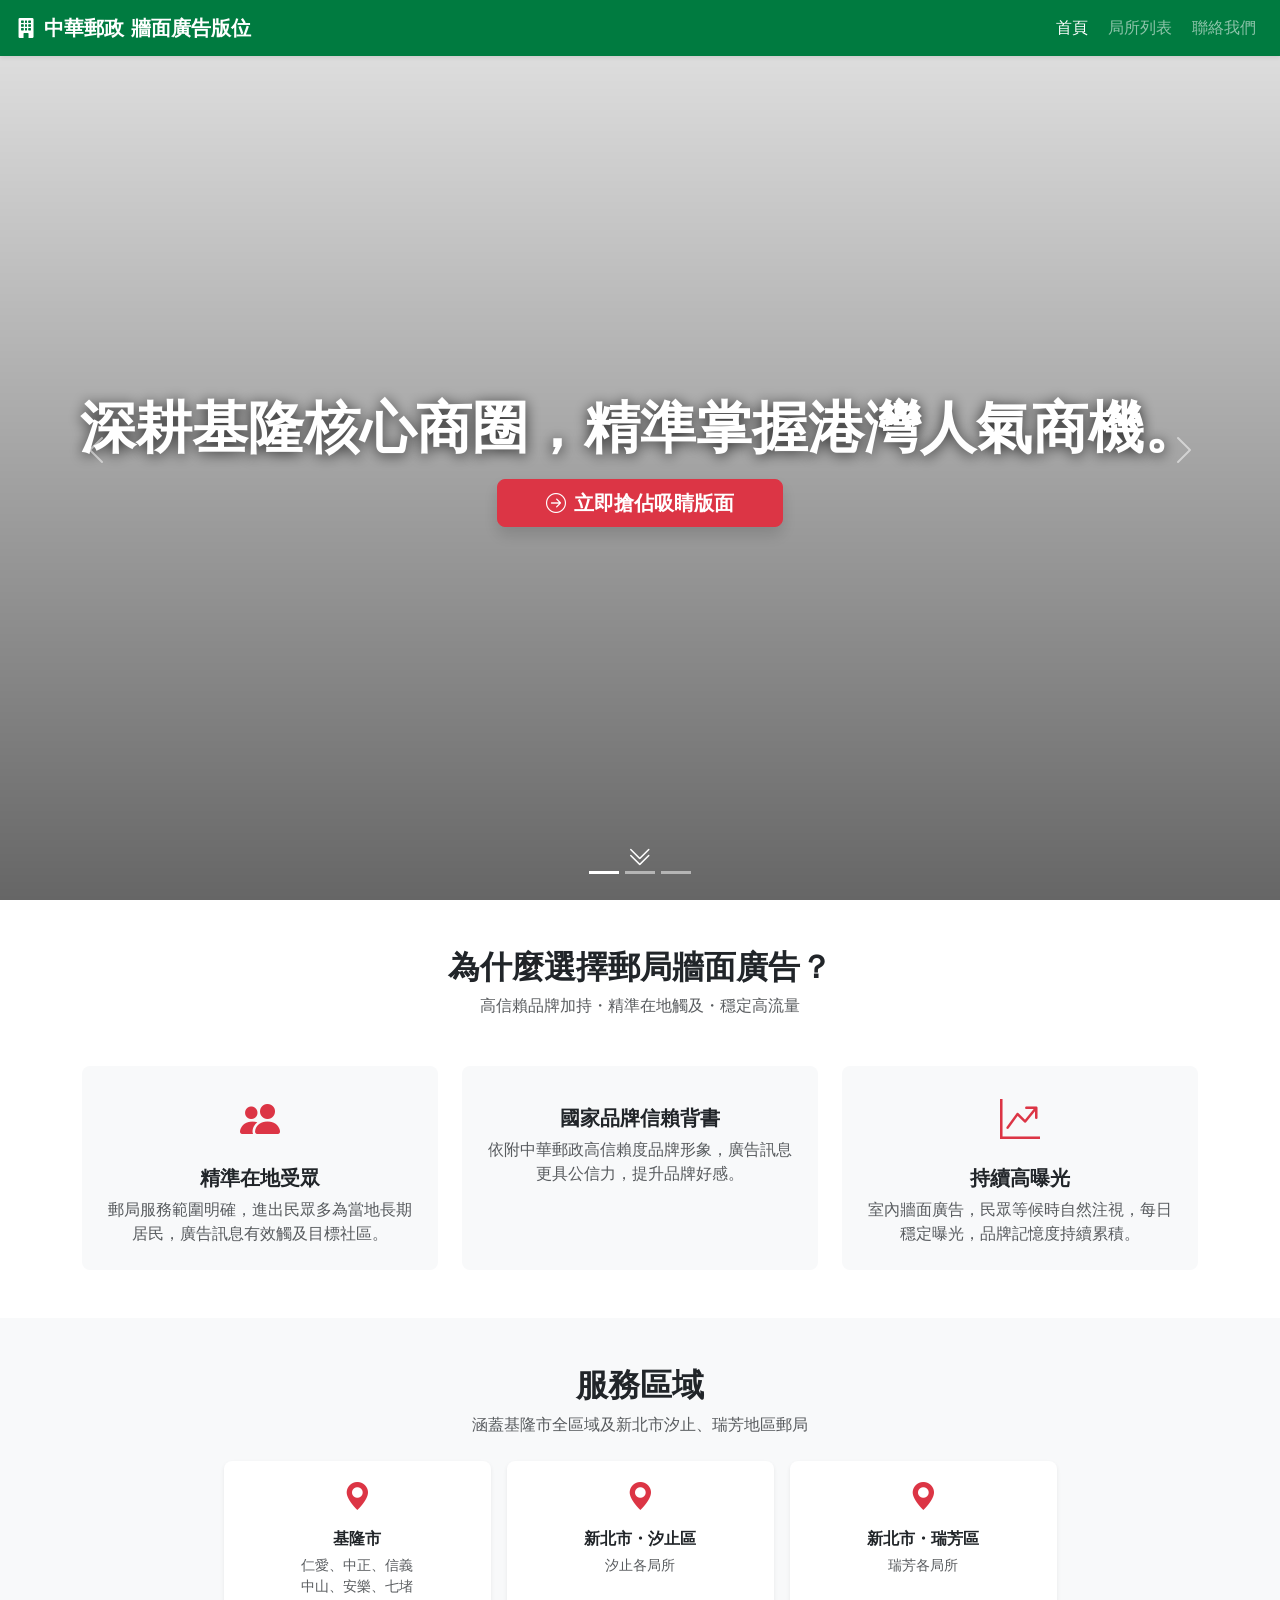
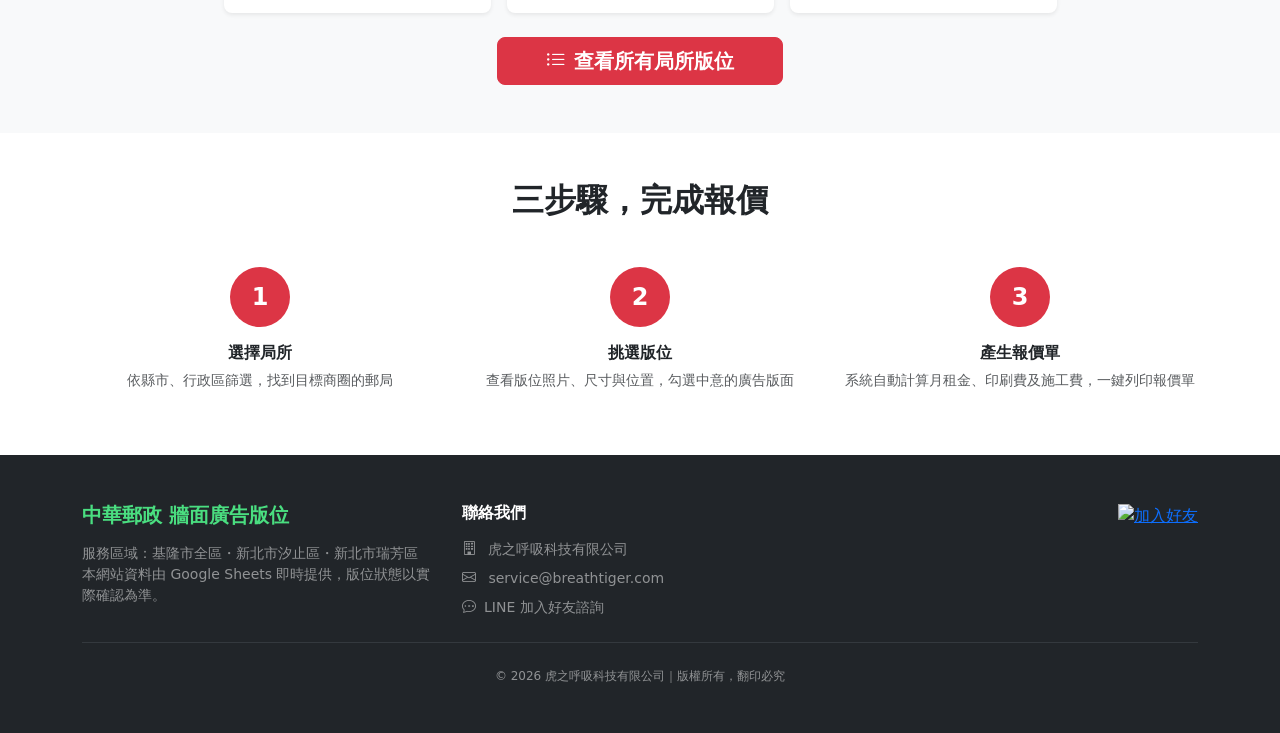
==== index.html @ 62548439 "Initial commit" ====
<!DOCTYPE html>
<html lang="zh-TW">
<head>
  <meta charset="UTF-8">
  <meta name="viewport" content="width=device-width, initial-scale=1">

  <!-- ── 基本 SEO ── -->
  <title>郵局牆面廣告版位｜基隆、汐止、瑞芳｜中華郵政廣告刊登</title>
  <meta name="description"
    content="中華郵政基隆、新北汐止、瑞芳地區郵局牆面廣告版位出租。精準觸及在地消費者，高曝光、高信賴度廣告媒體。線上選位、即時報價，讓品牌訊息直達每一位到郵局的民眾。">
  <meta name="keywords"
    content="郵局廣告,牆面廣告,基隆廣告版位,汐止廣告,瑞芳廣告,中華郵政廣告,室內廣告,在地廣告,廣告刊登,版位出租">
  <meta name="robots" content="index, follow">
  <link rel="canonical" href="https://postwallad.com/">

  <!-- ── Open Graph（Facebook / LINE 分享）── -->
  <meta property="og:type"        content="website">
  <meta property="og:url"         content="https://postwallad.com/">
  <meta property="og:title"       content="郵局牆面廣告版位｜基隆・汐止・瑞芳">
  <meta property="og:description" content="精準觸及在地消費者的高信賴廣告媒體。中華郵政郵局室內牆面廣告版位線上選位與報價。">
  <meta property="og:image"       content="https://postwallad.com/og-cover.jpg">
  <meta property="og:locale"      content="zh_TW">
  <meta property="og:site_name"   content="郵局牆面廣告版位">

  <!-- ── Twitter Card ── -->
  <meta name="twitter:card"        content="summary_large_image">
  <meta name="twitter:title"       content="郵局牆面廣告版位｜基隆・汐止・瑞芳">
  <meta name="twitter:description" content="中華郵政郵局室內牆面廣告版位線上選位與即時報價。">
  <meta name="twitter:image"       content="https://postwallad.com/og-cover.jpg">

  <!-- ── JSON-LD 結構化資料（AISEO / GEO 核心）── -->
  <script type="application/ld+json">
  {
    "@context": "https://schema.org",
    "@graph": [
      {
        "@type": "Organization",
        "@id": "https://postwallad.com/#org",
        "name": "中華郵政牆面廣告版位",
        "url": "https://postwallad.com/",
        "logo": "https://postwallad.com/og-cover.jpg",
        "description": "提供基隆市及新北市汐止區、瑞芳區等中華郵政局所室內牆面廣告版位出租，協助品牌精準觸及在地消費者。",
        "areaServed": [
          { "@type": "City", "name": "基隆市" },
          { "@type": "AdministrativeArea", "name": "新北市汐止區" },
          { "@type": "AdministrativeArea", "name": "新北市瑞芳區" }
        ],
        "contactPoint": {
          "@type": "ContactPoint",
          "contactType": "sales",
          "areaServed": "TW",
          "availableLanguage": "zh-TW"
        }
      },
      {
        "@type": "Service",
        "@id": "https://postwallad.com/#service",
        "provider": { "@id": "https://postwallad.com/#org" },
        "name": "郵局室內牆面廣告版位出租",
        "description": "在中華郵政局所室內牆面刊登廣告，鎖定每日進出郵局的在地民眾，提供高曝光、高信賴的廣告媒體服務。",
        "serviceType": "廣告版位出租",
        "areaServed": ["基隆市", "新北市汐止區", "新北市瑞芳區"]
      },
      {
        "@type": "WebPage",
        "@id": "https://postwallad.com/#webpage",
        "url": "https://postwallad.com/",
        "name": "郵局牆面廣告版位｜首頁",
        "isPartOf": { "@id": "https://postwallad.com/#org" },
        "description": "中華郵政基隆、汐止、瑞芳地區郵局牆面廣告版位首頁，提供線上選位與即時報價。",
        "inLanguage": "zh-TW"
      },
      {
        "@type": "FAQPage",
        "mainEntity": [
          {
            "@type": "Question",
            "name": "郵局牆面廣告適合哪些產業刊登？",
            "acceptedAnswer": {
              "@type": "Answer",
              "text": "適合金融、保險、房仲、零售、餐飲、醫療診所、社區服務等需要觸及在地消費者的產業。每日進出郵局的民眾多為當地居民，廣告效益精準。"
            }
          },
          {
            "@type": "Question",
            "name": "如何取得郵局廣告版位報價？",
            "acceptedAnswer": {
              "@type": "Answer",
              "text": "進入局所列表頁，選擇目標郵局，點入版位頁面後勾選版位，系統將自動產生含月租金、印刷費及施工費的完整報價單。"
            }
          },
          {
            "@type": "Question",
            "name": "刊登費用如何計算？",
            "acceptedAnswer": {
              "@type": "Answer",
              "text": "費用由版位月租金 × 刊登月數，加計一次性的印刷輸出費及施工安裝費組成。各版位價格依尺寸與位置不同，請至報價頁面查詢。"
            }
          }
        ]
      }
    ]
  }
  </script>

  <!-- ── 樣式 ── -->
  <link href="https://cdn.jsdelivr.net/npm/bootstrap@5.3.3/dist/css/bootstrap.min.css" rel="stylesheet">
  <link href="https://cdn.jsdelivr.net/npm/bootstrap-icons@1.11.3/font/bootstrap-icons.min.css" rel="stylesheet">
  <link href="style.css" rel="stylesheet">
</head>

<body>

  <!-- ════════════════════════════════
       導覽列
       ════════════════════════════════ -->
  <nav class="navbar navbar-expand-lg navbar-dark fixed-top shadow-sm" id="mainNav"
       style="background-color:#007B40" role="navigation" aria-label="主選單">
    <div class="container-fluid px-3">
      <a class="navbar-brand fw-bold d-flex align-items-center gap-2" href="index.html">
        <i class="bi bi-building-fill" aria-hidden="true"></i>
        <span>中華郵政 牆面廣告版位</span>
      </a>
      <button class="navbar-toggler border-0" type="button"
        data-bs-toggle="collapse" data-bs-target="#navMenu"
        aria-controls="navMenu" aria-expanded="false" aria-label="展開選單">
        <span class="navbar-toggler-icon"></span>
      </button>
      <div class="collapse navbar-collapse" id="navMenu">
        <ul class="navbar-nav ms-auto gap-lg-1">
          <li class="nav-item">
            <a class="nav-link active" href="index.html">首頁</a>
          </li>
          <li class="nav-item">
            <a class="nav-link" href="locations.html">局所列表</a>
          </li>
          <li class="nav-item">
            <a class="nav-link" href="locations.html#contact">聯絡我們</a>
          </li>
        </ul>
      </div>
    </div>
  </nav>

  <!-- ════════════════════════════════
       輪播圖（Hero Carousel）
       ════════════════════════════════ -->
  <section aria-label="廣告版位宣傳輪播" id="heroSection">

    <!-- 載入中佔位 -->
    <div id="carouselLoading" class="carousel-loading d-flex align-items-center justify-content-center bg-dark"
         style="height:100svh">
      <div class="text-center text-white-50">
        <div class="spinner-border mb-3" role="status">
          <span class="visually-hidden">載入中</span>
        </div>
        <p class="small mb-0">載入輪播圖中…</p>
      </div>
    </div>

    <!-- 輪播本體（由 JS 動態建立）-->
    <div id="heroCarousel" class="carousel slide carousel-fade d-none"
         style="height:100svh">
      <div class="carousel-indicators" id="carouselIndicators"></div>
      <div class="carousel-inner h-100" id="carouselInner"></div>

      <!-- 控制箭頭 -->
      <button class="carousel-control-prev" type="button" data-bs-target="#heroCarousel" data-bs-slide="prev">
        <span class="carousel-control-prev-icon" aria-hidden="true"></span>
        <span class="visually-hidden">上一張</span>
      </button>
      <button class="carousel-control-next" type="button" data-bs-target="#heroCarousel" data-bs-slide="next">
        <span class="carousel-control-next-icon" aria-hidden="true"></span>
        <span class="visually-hidden">下一張</span>
      </button>
    </div>

    <!-- 向下捲動提示 -->
    <div class="scroll-hint position-absolute bottom-0 start-50 translate-middle-x pb-4 text-white" aria-hidden="true">
      <i class="bi bi-chevron-double-down fs-4 scroll-bounce"></i>
    </div>

  </section>

  <!-- ════════════════════════════════
       特色介紹區（SEO 內容區）
       ════════════════════════════════ -->
  <section class="py-5 bg-white" aria-labelledby="featuresHeading">
    <div class="container">
      <div class="text-center mb-5">
        <h2 id="featuresHeading" class="fw-bold">為什麼選擇郵局牆面廣告？</h2>
        <p class="text-muted">高信賴品牌加持・精準在地觸及・穩定高流量</p>
      </div>
      <div class="row g-4 text-center">
        <div class="col-md-4">
          <div class="p-4 rounded-3 bg-light h-100">
            <i class="bi bi-people-fill text-danger fs-1 mb-3 d-block" aria-hidden="true"></i>
            <h3 class="h5 fw-bold">精準在地受眾</h3>
            <p class="text-muted mb-0">郵局服務範圍明確，進出民眾多為當地長期居民，廣告訊息有效觸及目標社區。</p>
          </div>
        </div>
        <div class="col-md-4">
          <div class="p-4 rounded-3 bg-light h-100">
            <i class="bi bi-shield-check-fill text-danger fs-1 mb-3 d-block" aria-hidden="true"></i>
            <h3 class="h5 fw-bold">國家品牌信賴背書</h3>
            <p class="text-muted mb-0">依附中華郵政高信賴度品牌形象，廣告訊息更具公信力，提升品牌好感。</p>
          </div>
        </div>
        <div class="col-md-4">
          <div class="p-4 rounded-3 bg-light h-100">
            <i class="bi bi-graph-up-arrow text-danger fs-1 mb-3 d-block" aria-hidden="true"></i>
            <h3 class="h5 fw-bold">持續高曝光</h3>
            <p class="text-muted mb-0">室內牆面廣告，民眾等候時自然注視，每日穩定曝光，品牌記憶度持續累積。</p>
          </div>
        </div>
      </div>
    </div>
  </section>

  <!-- ════════════════════════════════
       服務區域
       ════════════════════════════════ -->
  <section class="py-5 bg-light" aria-labelledby="areaHeading">
    <div class="container">
      <div class="text-center mb-4">
        <h2 id="areaHeading" class="fw-bold">服務區域</h2>
        <p class="text-muted">涵蓋基隆市全區域及新北市汐止、瑞芳地區郵局</p>
      </div>
      <div class="row g-3 justify-content-center">
        <div class="col-6 col-md-3">
          <div class="text-center p-3 bg-white rounded-3 shadow-sm h-100">
            <i class="bi bi-geo-alt-fill text-danger fs-3 mb-2 d-block" aria-hidden="true"></i>
            <strong>基隆市</strong>
            <p class="text-muted small mb-0 mt-1">仁愛、中正、信義<br>中山、安樂、七堵</p>
          </div>
        </div>
        <div class="col-6 col-md-3">
          <div class="text-center p-3 bg-white rounded-3 shadow-sm h-100">
            <i class="bi bi-geo-alt-fill text-danger fs-3 mb-2 d-block" aria-hidden="true"></i>
            <strong>新北市・汐止區</strong>
            <p class="text-muted small mb-0 mt-1">汐止各局所</p>
          </div>
        </div>
        <div class="col-6 col-md-3">
          <div class="text-center p-3 bg-white rounded-3 shadow-sm h-100">
            <i class="bi bi-geo-alt-fill text-danger fs-3 mb-2 d-block" aria-hidden="true"></i>
            <strong>新北市・瑞芳區</strong>
            <p class="text-muted small mb-0 mt-1">瑞芳各局所</p>
          </div>
        </div>
      </div>
      <div class="text-center mt-4">
        <a href="locations.html" class="btn btn-danger btn-lg px-5 fw-bold">
          <i class="bi bi-list-ul me-2" aria-hidden="true"></i>查看所有局所版位
        </a>
      </div>
    </div>
  </section>

  <!-- ════════════════════════════════
       步驟說明
       ════════════════════════════════ -->
  <section class="py-5 bg-white" aria-labelledby="stepsHeading">
    <div class="container">
      <div class="text-center mb-5">
        <h2 id="stepsHeading" class="fw-bold">三步驟，完成報價</h2>
      </div>
      <div class="row g-4 text-center">
        <div class="col-md-4">
          <div class="step-circle bg-danger text-white rounded-circle mx-auto mb-3 d-flex align-items-center justify-content-center fw-bold fs-4"
               style="width:60px;height:60px" aria-hidden="true">1</div>
          <h3 class="h6 fw-bold">選擇局所</h3>
          <p class="text-muted small">依縣市、行政區篩選，找到目標商圈的郵局</p>
        </div>
        <div class="col-md-4">
          <div class="step-circle bg-danger text-white rounded-circle mx-auto mb-3 d-flex align-items-center justify-content-center fw-bold fs-4"
               style="width:60px;height:60px" aria-hidden="true">2</div>
          <h3 class="h6 fw-bold">挑選版位</h3>
          <p class="text-muted small">查看版位照片、尺寸與位置，勾選中意的廣告版面</p>
        </div>
        <div class="col-md-4">
          <div class="step-circle bg-danger text-white rounded-circle mx-auto mb-3 d-flex align-items-center justify-content-center fw-bold fs-4"
               style="width:60px;height:60px" aria-hidden="true">3</div>
          <h3 class="h6 fw-bold">產生報價單</h3>
          <p class="text-muted small">系統自動計算月租金、印刷費及施工費，一鍵列印報價單</p>
        </div>
      </div>
    </div>
  </section>

  <!-- ════════════════════════════════
       頁尾
       ════════════════════════════════ -->
  <footer class="bg-dark text-white py-5" role="contentinfo">
    <div class="container">
      <div class="row g-4 align-items-start">

        <!-- 版位服務說明 -->
        <div class="col-md-4">
          <h5 class="fw-bold mb-3" style="color:#4ade80">中華郵政 牆面廣告版位</h5>
          <p class="text-white-50 small mb-0">
            服務區域：基隆市全區・新北市汐止區・新北市瑞芳區<br>
            本網站資料由 Google Sheets 即時提供，版位狀態以實際確認為準。
          </p>
        </div>

        <!-- 聯絡資訊 -->
        <div class="col-md-4">
          <h6 class="fw-bold mb-3 text-white">聯絡我們</h6>
          <ul class="list-unstyled text-white-50 small mb-0">
            <li class="mb-2">
              <i class="bi bi-building me-2"></i>
              <a href="https://www.breathtiger.com" target="_blank" rel="noopener"
                 class="text-white-50 text-decoration-none">虎之呼吸科技有限公司</a>
            </li>
            <li class="mb-2">
              <i class="bi bi-envelope me-2"></i>
              <a href="mailto:service@breathtiger.com"
                 class="text-white-50 text-decoration-none">service@breathtiger.com</a>
            </li>
            <li>
              <i class="bi bi-chat-dots me-2"></i>LINE 加入好友諮詢
            </li>
          </ul>
        </div>

        <!-- LINE 按鈕 -->
        <div class="col-md-4 d-flex flex-column align-items-md-end align-items-start gap-3">
          <a href="https://lin.ee/Rtr3Tlq4" target="_blank" rel="noopener">
            <img src="https://scdn.line-apps.com/n/line_add_friends/btn/zh-Hant.png"
                 alt="加入好友" height="36" border="0">
          </a>
        </div>

      </div>

      <hr class="border-secondary my-4">
      <p class="text-white-50 text-center mb-0" style="font-size:12px">
        &copy; <span id="footerYear"></span> 虎之呼吸科技有限公司｜版權所有，翻印必究
      </p>
    </div>
  </footer>
  <script>document.getElementById('footerYear').textContent = new Date().getFullYear();</script>

  <!-- ════════════════════════════════
       Scripts
       ════════════════════════════════ -->
  <script src="https://cdn.jsdelivr.net/npm/bootstrap@5.3.3/dist/js/bootstrap.bundle.min.js"></script>
  <script src="site.js"></script>

</body>
</html>
---- style.css ----
/* ======================================
   郵局牆面廣告版位 — 樣式表
   Bootstrap 5 基礎，僅補充 BS 未涵蓋部分
   ====================================== */

/* ── 導覽列高度補償 ── */
body { padding-top: 56px; }
#heroSection { margin-top: -56px; padding-top: 0; }

/* ── 輪播圖（Bootstrap 5 img + carousel-caption 結構）── */

/* 圖片滿版、固定高度、裁切 */
.carousel-hero-img {
  height: 100svh;
  object-fit: cover;
  object-position: center;
}

/* caption 覆蓋整張投影片，加深色漸層 */
.carousel-hero-caption {
  top: 0;
  bottom: 0;
  left: 0;
  right: 0;
  background: linear-gradient(to bottom, rgba(0,0,0,.1) 0%, rgba(0,0,0,.6) 100%);
  padding-bottom: 0;   /* 覆寫 Bootstrap 預設 padding */
}

/* 標題文字陰影 */
.carousel-hero-title {
  text-shadow: 0 2px 14px rgba(0,0,0,.75);
}

/* 向下箭頭動畫 */
.scroll-hint {
  z-index: 20;
  pointer-events: none;
}
@keyframes bounce {
  0%, 100% { transform: translateX(-50%) translateY(0); }
  50%       { transform: translateX(-50%) translateY(8px); }
}
.scroll-bounce {
  animation: bounce 1.6s ease-in-out infinite;
}

/* ---------- 圖片容器 ---------- */
.img-wrapper {
  width: 100%;
  height: 140px;
  overflow: hidden;
  background: #f0f0f0;
  display: flex;
  align-items: center;
  justify-content: center;
  position: relative;
}
.img-wrapper img {
  width: 100%;
  height: 100%;
  object-fit: cover;
  display: block;
}
.img-placeholder {
  width: 100%;
  height: 100%;
  display: flex;
  align-items: center;
  justify-content: center;
  color: #ccc;
  font-size: 2.2rem;
  background: #f8f9fa;
}

/* ---------- 局所卡片 ---------- */
.location-card {
  cursor: pointer;
  transition: transform 0.15s ease, box-shadow 0.15s ease;
}
.location-card:hover {
  transform: translateY(-4px);
  box-shadow: 0 8px 24px rgba(0, 0, 0, 0.13) !important;
}

/* ---------- 版位卡片 ---------- */
.space-card-selected {
  border-color: #198754 !important;
  border-width: 2px !important;
}
.opacity-60 {
  opacity: 0.55;
}

/* ---------- 價格區塊 ---------- */
.price-row {
  display: flex;
  justify-content: space-between;
  align-items: center;
  font-size: 11px;
  line-height: 1.6;
}

/* ---------- 報價單 Modal ---------- */
.quote-info-table td {
  padding: 2px 6px;
  font-size: 13px;
}

/* ======================================
   列印樣式
   ====================================== */
@media print {
  /* 隱藏非列印區域 */
  body > *:not(#print-overlay) {
    display: none !important;
  }

  #printArea {
    display: block !important;
    position: static !important;
    width: 100% !important;
    padding: 16px !important;
  }

  .d-print-none {
    display: none !important;
  }

  /* 表格字體縮小 */
  #printArea table {
    font-size: 10px;
  }
  #printArea th,
  #printArea td {
    padding: 3px 5px !important;
  }

  /* 標題 */
  #printArea h4 {
    font-size: 16px;
  }

  /* 強制分頁避免表格斷行 */
  #printArea table {
    page-break-inside: auto;
  }
  #printArea tr {
    page-break-inside: avoid;
  }

  /* 隱藏 Modal 框架 */
  .modal-backdrop {
    display: none !important;
  }
  .modal {
    position: static !important;
    display: block !important;
    overflow: visible !important;
  }
  .modal-dialog {
    max-width: 100% !important;
    margin: 0 !important;
  }
  .modal-content {
    border: none !important;
    box-shadow: none !important;
  }
  .modal-header,
  .modal-footer {
    display: none !important;
  }
  .modal-body {
    padding: 0 !important;
  }
}
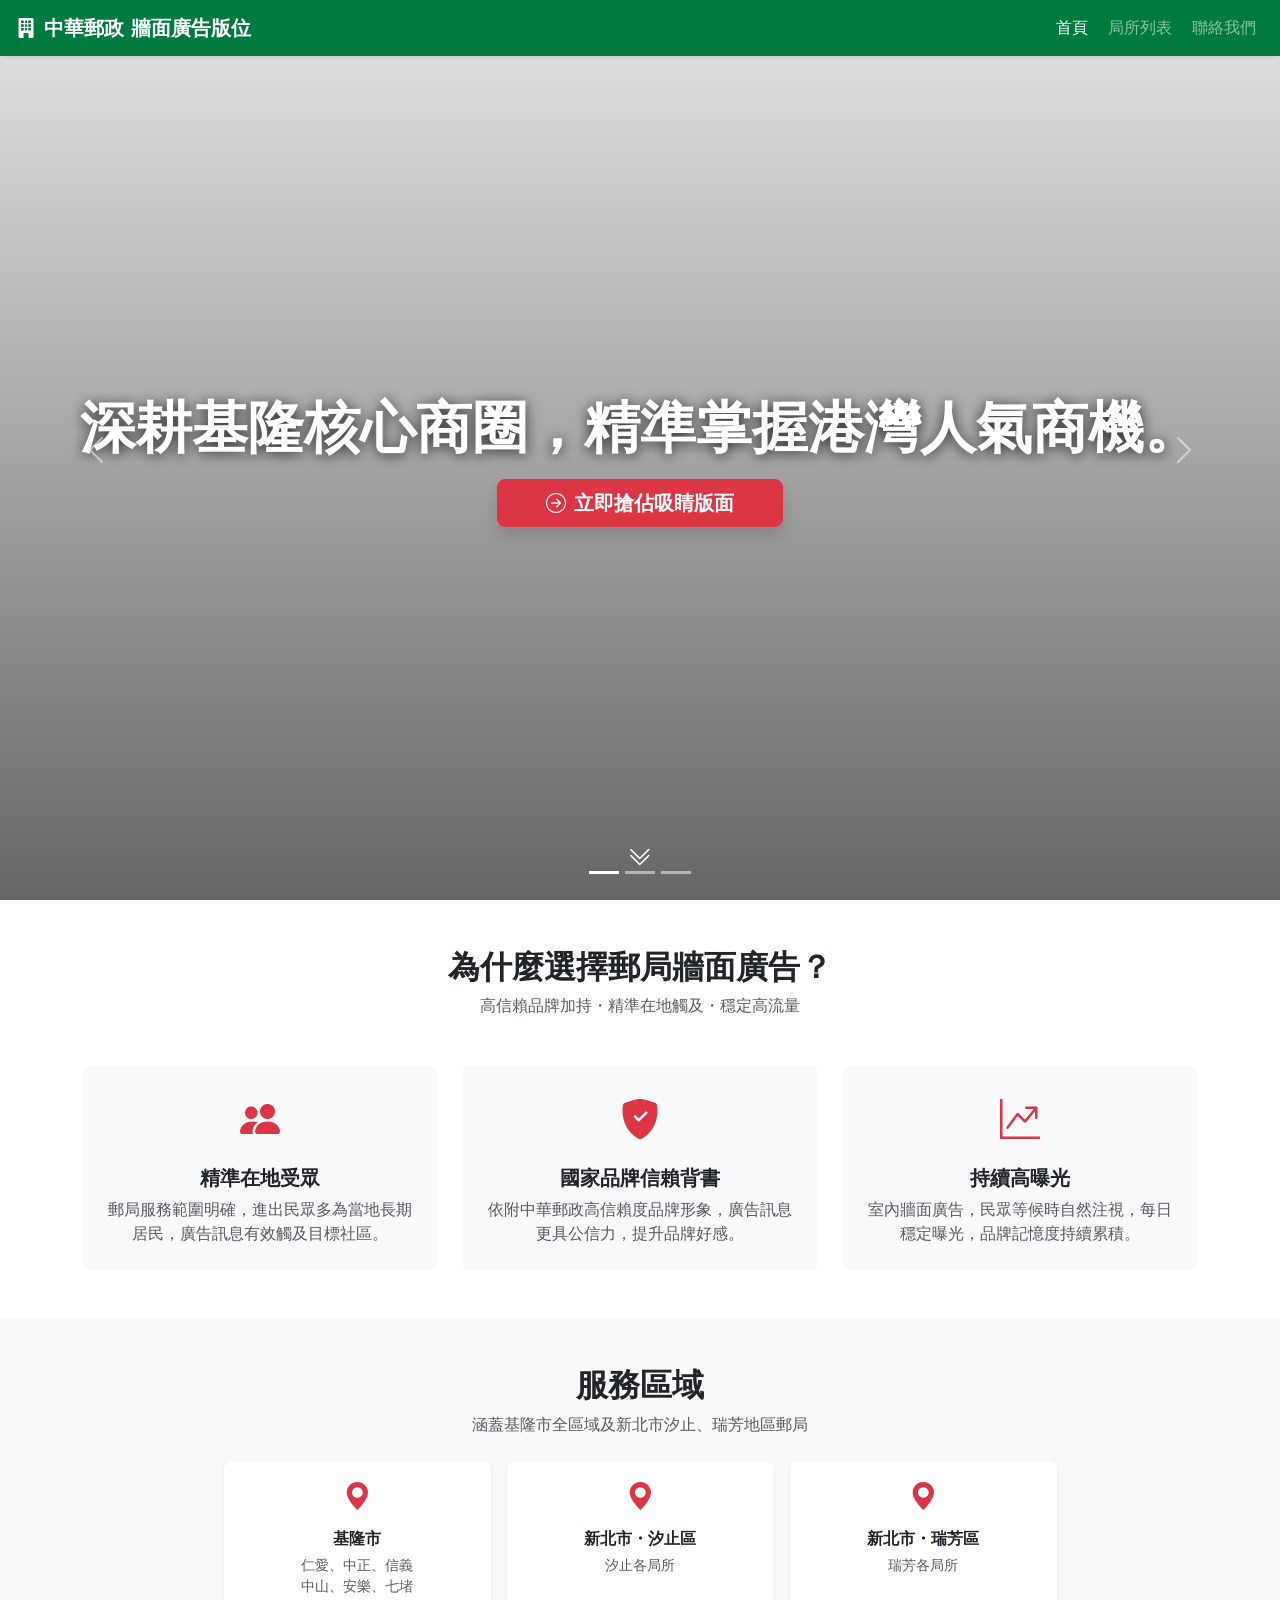
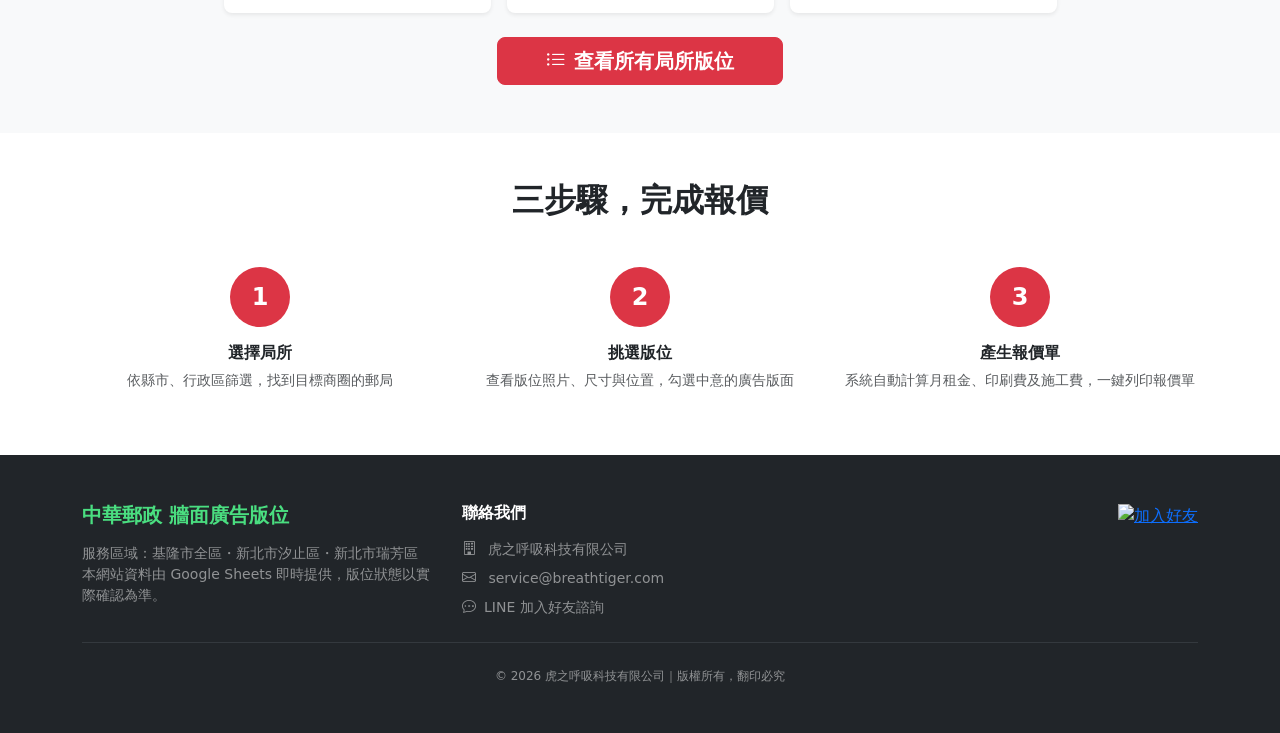
==== commit 162ff1cf: "fix: 修正國家品牌信賴背書 icon 名稱（bi-shield-check-fill → bi-shield-fill-check） Co-Authored-By: Claude Sonnet 4" ====
--- a/index.html
+++ b/index.html
@@ -201,7 +201,7 @@
         </div>
         <div class="col-md-4">
           <div class="p-4 rounded-3 bg-light h-100">
-            <i class="bi bi-shield-check-fill text-danger fs-1 mb-3 d-block" aria-hidden="true"></i>
+            <i class="bi bi-shield-fill-check text-danger fs-1 mb-3 d-block" aria-hidden="true"></i>
             <h3 class="h5 fw-bold">國家品牌信賴背書</h3>
             <p class="text-muted mb-0">依附中華郵政高信賴度品牌形象，廣告訊息更具公信力，提升品牌好感。</p>
           </div>
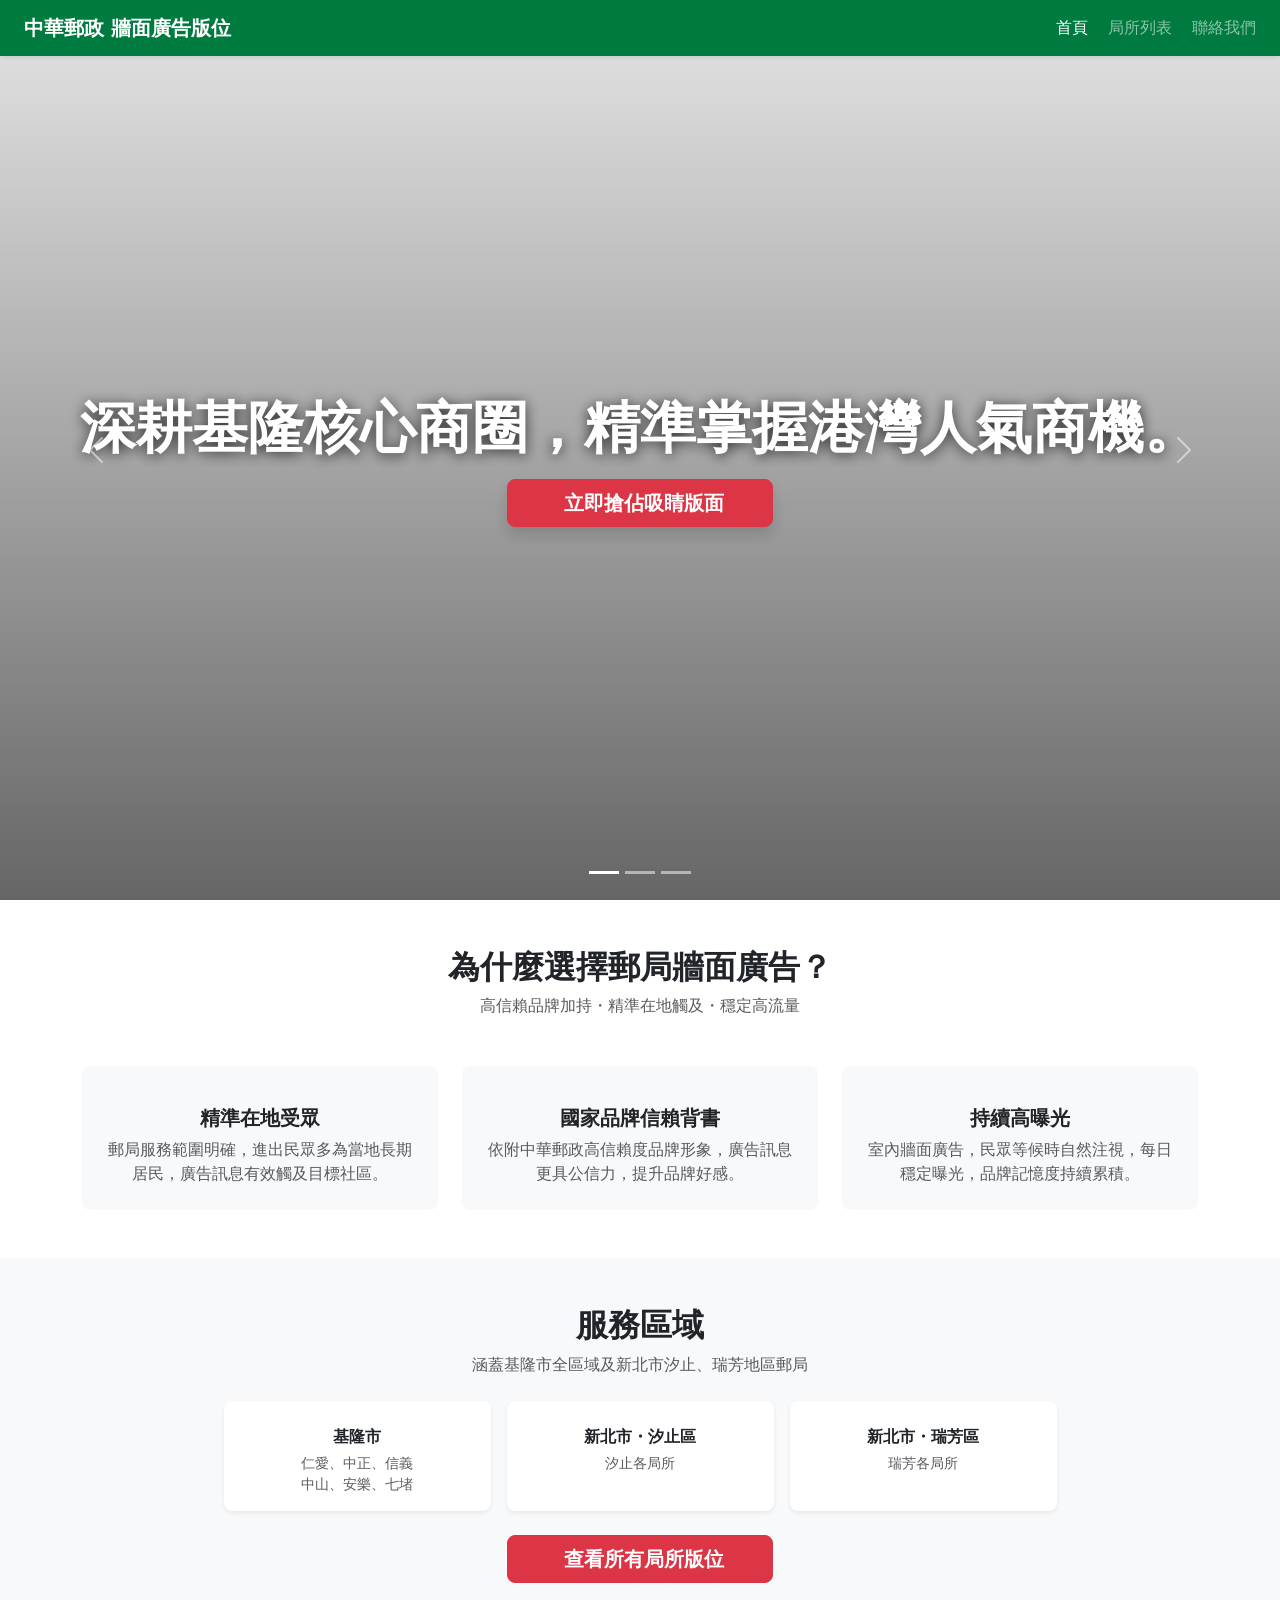
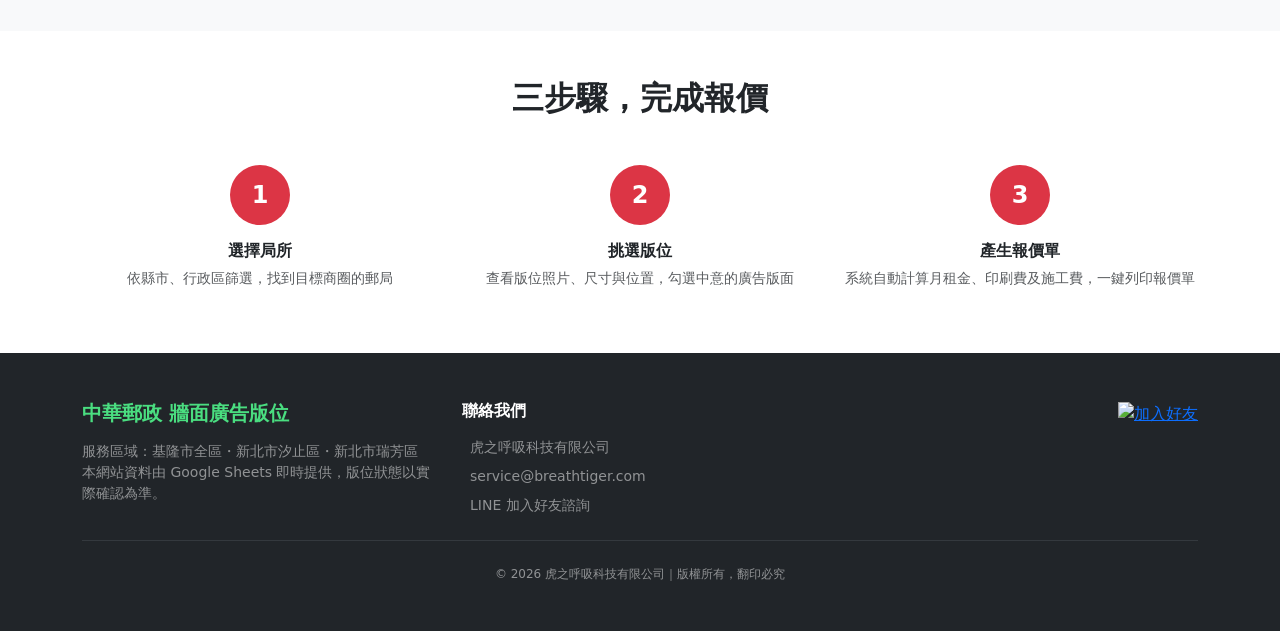
==== commit efb7ceb8: "feat: 將全站 icon 從 Bootstrap Icons 改為 Font Awesome 6 - 三個 HTML 頁面改用 FA kit CDN（移除 bootstrap-icons CSS）" ====
--- a/index.html
+++ b/index.html
@@ -105,7 +105,7 @@
 
   <!-- ── 樣式 ── -->
   <link href="https://cdn.jsdelivr.net/npm/bootstrap@5.3.3/dist/css/bootstrap.min.css" rel="stylesheet">
-  <link href="https://cdn.jsdelivr.net/npm/bootstrap-icons@1.11.3/font/bootstrap-icons.min.css" rel="stylesheet">
+  <script src="https://kit.fontawesome.com/f6651e765b.js" crossorigin="anonymous"></script>
   <link href="style.css" rel="stylesheet">
 </head>
 
@@ -118,7 +118,7 @@
        style="background-color:#007B40" role="navigation" aria-label="主選單">
     <div class="container-fluid px-3">
       <a class="navbar-brand fw-bold d-flex align-items-center gap-2" href="index.html">
-        <i class="bi bi-building-fill" aria-hidden="true"></i>
+        <i class="fa-solid fa-building" aria-hidden="true"></i>
         <span>中華郵政 牆面廣告版位</span>
       </a>
       <button class="navbar-toggler border-0" type="button"
@@ -177,7 +177,7 @@
 
     <!-- 向下捲動提示 -->
     <div class="scroll-hint position-absolute bottom-0 start-50 translate-middle-x pb-4 text-white" aria-hidden="true">
-      <i class="bi bi-chevron-double-down fs-4 scroll-bounce"></i>
+      <i class="fa-solid fa-angles-down fs-4 scroll-bounce"></i>
     </div>
 
   </section>
@@ -194,21 +194,21 @@
       <div class="row g-4 text-center">
         <div class="col-md-4">
           <div class="p-4 rounded-3 bg-light h-100">
-            <i class="bi bi-people-fill text-danger fs-1 mb-3 d-block" aria-hidden="true"></i>
+            <i class="fa-solid fa-people-group text-danger fs-1 mb-3 d-block" aria-hidden="true"></i>
             <h3 class="h5 fw-bold">精準在地受眾</h3>
             <p class="text-muted mb-0">郵局服務範圍明確，進出民眾多為當地長期居民，廣告訊息有效觸及目標社區。</p>
           </div>
         </div>
         <div class="col-md-4">
           <div class="p-4 rounded-3 bg-light h-100">
-            <i class="bi bi-shield-fill-check text-danger fs-1 mb-3 d-block" aria-hidden="true"></i>
+            <i class="fa-solid fa-shield-halved text-danger fs-1 mb-3 d-block" aria-hidden="true"></i>
             <h3 class="h5 fw-bold">國家品牌信賴背書</h3>
             <p class="text-muted mb-0">依附中華郵政高信賴度品牌形象，廣告訊息更具公信力，提升品牌好感。</p>
           </div>
         </div>
         <div class="col-md-4">
           <div class="p-4 rounded-3 bg-light h-100">
-            <i class="bi bi-graph-up-arrow text-danger fs-1 mb-3 d-block" aria-hidden="true"></i>
+            <i class="fa-solid fa-chart-line text-danger fs-1 mb-3 d-block" aria-hidden="true"></i>
             <h3 class="h5 fw-bold">持續高曝光</h3>
             <p class="text-muted mb-0">室內牆面廣告，民眾等候時自然注視，每日穩定曝光，品牌記憶度持續累積。</p>
           </div>
@@ -229,21 +229,21 @@
       <div class="row g-3 justify-content-center">
         <div class="col-6 col-md-3">
           <div class="text-center p-3 bg-white rounded-3 shadow-sm h-100">
-            <i class="bi bi-geo-alt-fill text-danger fs-3 mb-2 d-block" aria-hidden="true"></i>
+            <i class="fa-solid fa-location-dot text-danger fs-3 mb-2 d-block" aria-hidden="true"></i>
             <strong>基隆市</strong>
             <p class="text-muted small mb-0 mt-1">仁愛、中正、信義<br>中山、安樂、七堵</p>
           </div>
         </div>
         <div class="col-6 col-md-3">
           <div class="text-center p-3 bg-white rounded-3 shadow-sm h-100">
-            <i class="bi bi-geo-alt-fill text-danger fs-3 mb-2 d-block" aria-hidden="true"></i>
+            <i class="fa-solid fa-location-dot text-danger fs-3 mb-2 d-block" aria-hidden="true"></i>
             <strong>新北市・汐止區</strong>
             <p class="text-muted small mb-0 mt-1">汐止各局所</p>
           </div>
         </div>
         <div class="col-6 col-md-3">
           <div class="text-center p-3 bg-white rounded-3 shadow-sm h-100">
-            <i class="bi bi-geo-alt-fill text-danger fs-3 mb-2 d-block" aria-hidden="true"></i>
+            <i class="fa-solid fa-location-dot text-danger fs-3 mb-2 d-block" aria-hidden="true"></i>
             <strong>新北市・瑞芳區</strong>
             <p class="text-muted small mb-0 mt-1">瑞芳各局所</p>
           </div>
@@ -251,7 +251,7 @@
       </div>
       <div class="text-center mt-4">
         <a href="locations.html" class="btn btn-danger btn-lg px-5 fw-bold">
-          <i class="bi bi-list-ul me-2" aria-hidden="true"></i>查看所有局所版位
+          <i class="fa-solid fa-list me-2" aria-hidden="true"></i>查看所有局所版位
         </a>
       </div>
     </div>
@@ -309,17 +309,17 @@
           <h6 class="fw-bold mb-3 text-white">聯絡我們</h6>
           <ul class="list-unstyled text-white-50 small mb-0">
             <li class="mb-2">
-              <i class="bi bi-building me-2"></i>
+              <i class="fa-solid fa-building me-2"></i>
               <a href="https://www.breathtiger.com" target="_blank" rel="noopener"
                  class="text-white-50 text-decoration-none">虎之呼吸科技有限公司</a>
             </li>
             <li class="mb-2">
-              <i class="bi bi-envelope me-2"></i>
+              <i class="fa-solid fa-envelope me-2"></i>
               <a href="mailto:service@breathtiger.com"
                  class="text-white-50 text-decoration-none">service@breathtiger.com</a>
             </li>
             <li>
-              <i class="bi bi-chat-dots me-2"></i>LINE 加入好友諮詢
+              <i class="fa-solid fa-comment-dots me-2"></i>LINE 加入好友諮詢
             </li>
           </ul>
         </div>
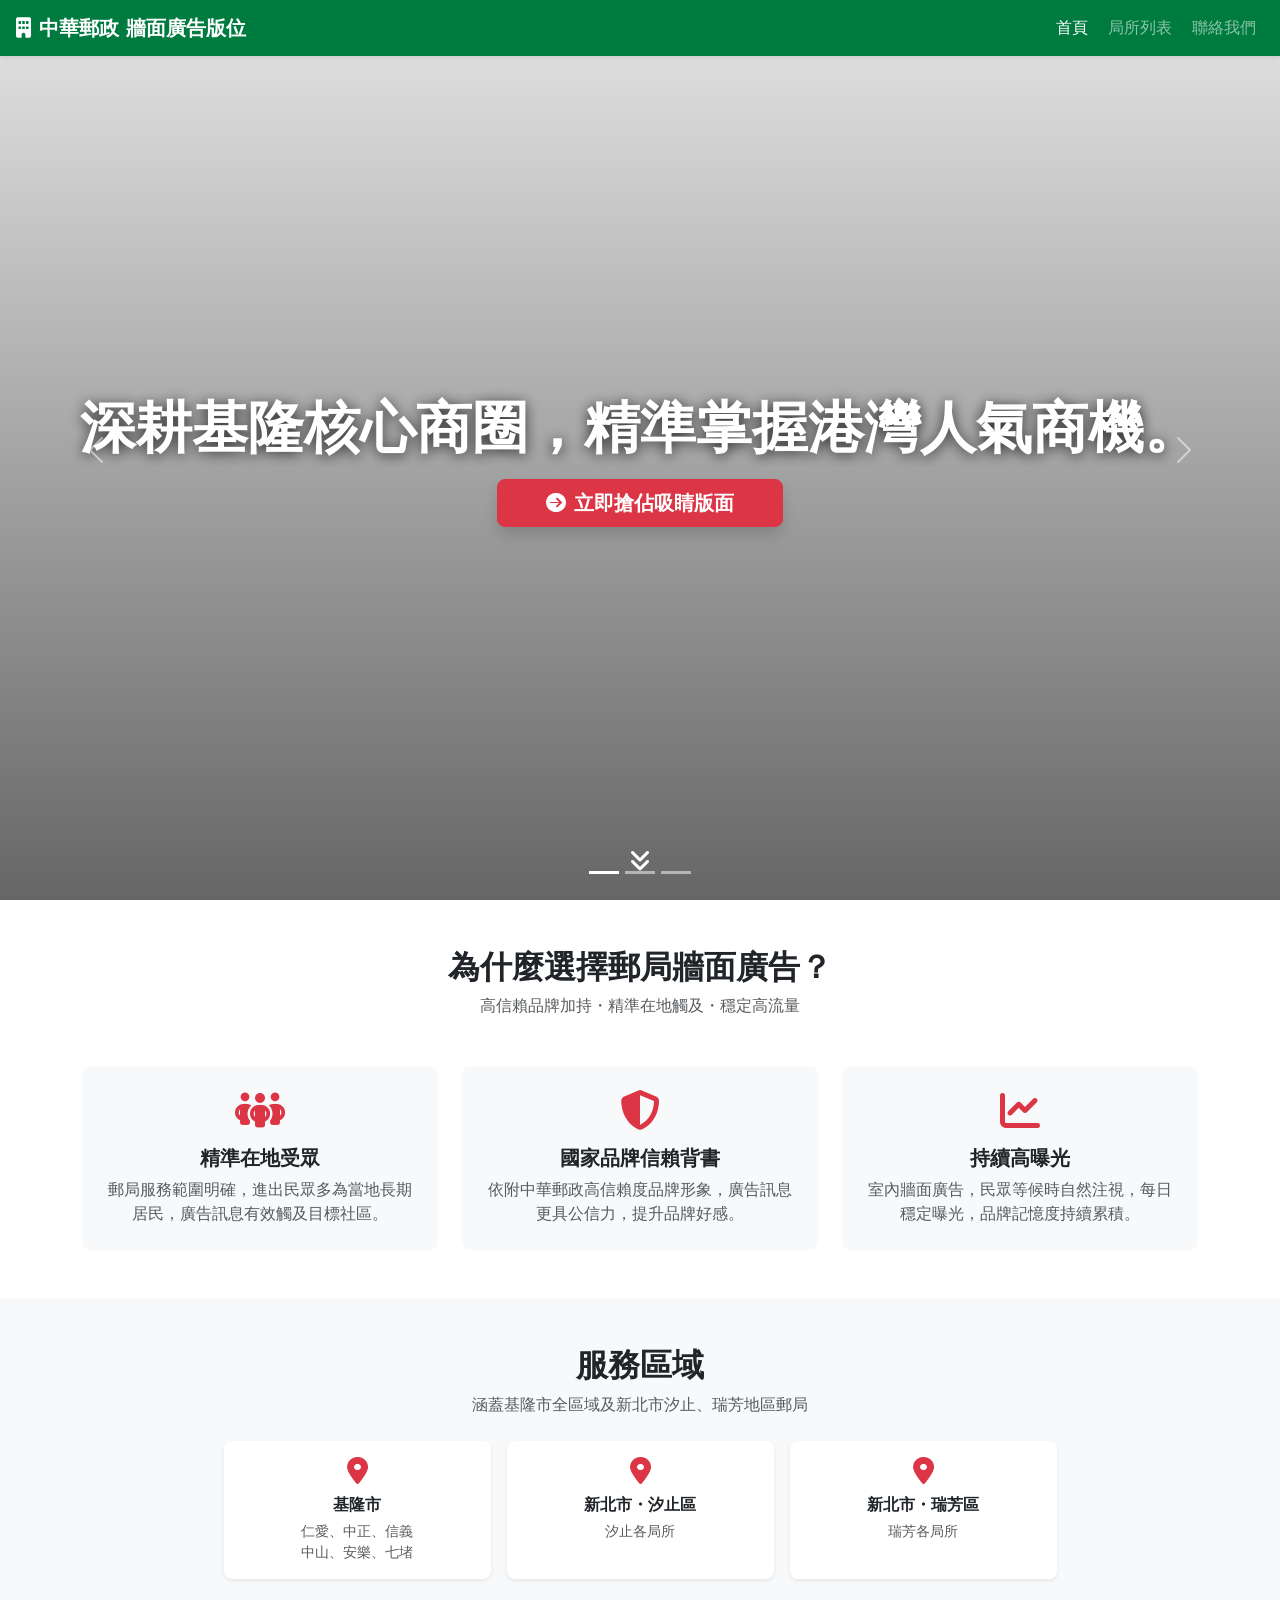
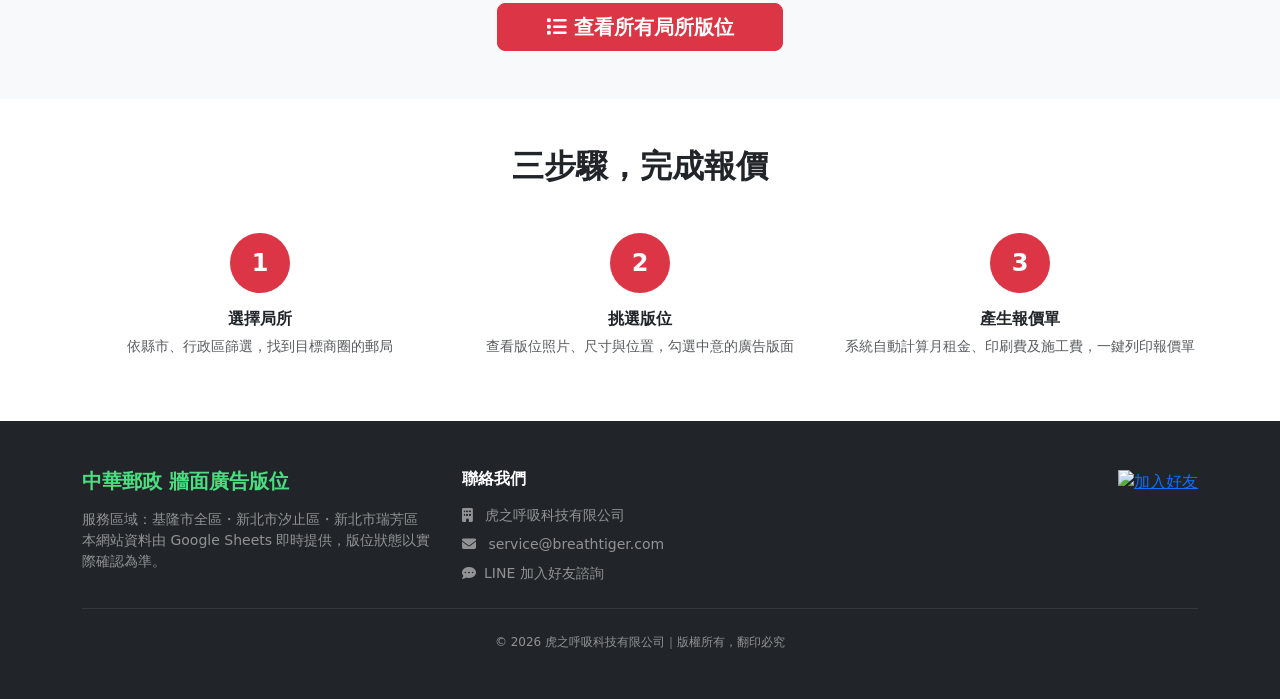
==== commit 7bba4e79: "fix: 改用 Font Awesome 6 CDN（cdnjs），移除 kit 網域限制問題 Co-Authored-By: Claude Sonnet 4.6 <noreply@anthropic" ====
--- a/index.html
+++ b/index.html
@@ -105,7 +105,7 @@
 
   <!-- ── 樣式 ── -->
   <link href="https://cdn.jsdelivr.net/npm/bootstrap@5.3.3/dist/css/bootstrap.min.css" rel="stylesheet">
-  <script src="https://kit.fontawesome.com/f6651e765b.js" crossorigin="anonymous"></script>
+  <link rel="stylesheet" href="https://cdnjs.cloudflare.com/ajax/libs/font-awesome/6.7.2/css/all.min.css">
   <link href="style.css" rel="stylesheet">
 </head>
 
